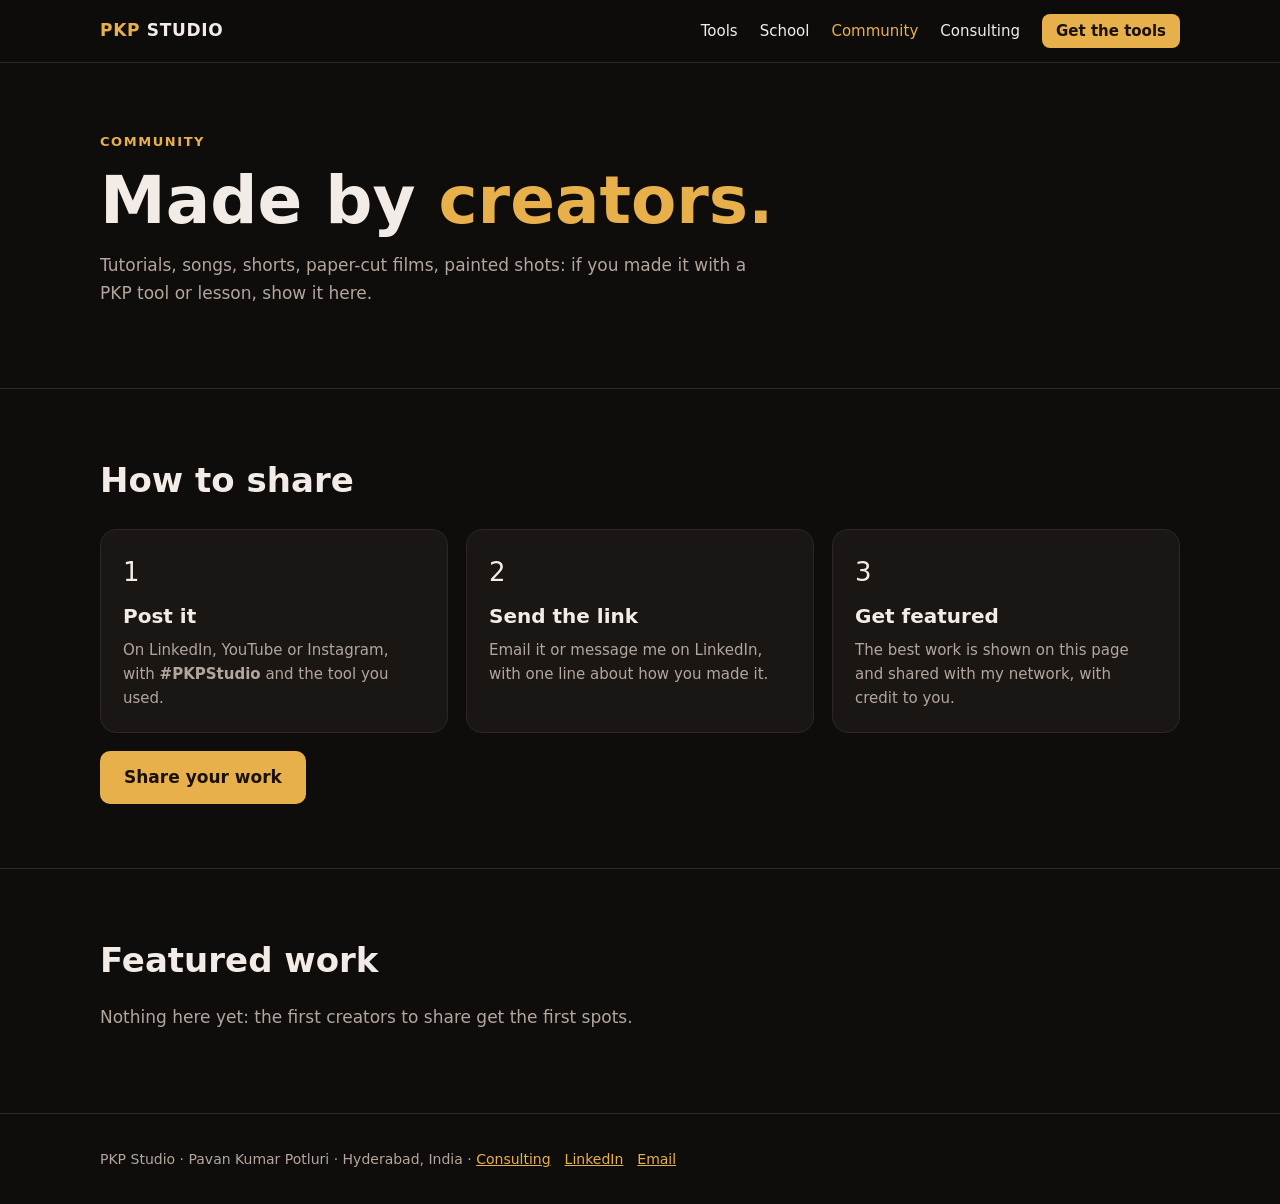
==== community/index.html @ 51194c3a "PKP Studio site: home, tools, school, community, consulting" ====
<!doctype html><html lang="en"><head><meta charset="utf-8"><meta name="viewport" content="width=device-width, initial-scale=1">
<title>PKP Studio Community | Made by creators</title>
<meta name="description" content="Share what you made with PKP Studio tools and lessons. The best work gets featured.">
<link rel="stylesheet" href="../site.css"></head><body>
<nav><div class="wrap"><a class="brand" href="../"><span>PKP</span> STUDIO</a>
<div class="links"><a href="../tools/">Tools</a><a href="../school/">School</a><a href="../community/" class="on">Community</a><a href="../consulting/">Consulting</a><a class="cta" href="../tools/">Get the tools</a></div></div></nav>
<section><div class="wrap">
  <span class="tag">Community</span>
  <h1>Made by <em>creators.</em></h1>
  <p class="sub">Tutorials, songs, shorts, paper-cut films, painted shots: if you made it with a PKP tool or lesson, show it here.</p>
</div></section>
<section><div class="wrap">
  <h2>How to share</h2>
  <div class="grid">
    <div class="card"><div class="icon">1</div><h3>Post it</h3><p>On LinkedIn, YouTube or Instagram, with <b>#PKPStudio</b> and the tool you used.</p></div>
    <div class="card"><div class="icon">2</div><h3>Send the link</h3><p>Email it or message me on LinkedIn, with one line about how you made it.</p></div>
    <div class="card"><div class="icon">3</div><h3>Get featured</h3><p>The best work is shown on this page and shared with my network, with credit to you.</p></div>
  </div>
  <a class="btn" href="mailto:pa1.potluri@gmail.com?subject=PKP%20Community%20-%20my%20work">Share your work</a>
</div></section>
<section><div class="wrap">
  <h2>Featured work</h2>
  <p class="sub">Nothing here yet: the first creators to share get the first spots.</p>
</div></section>
<footer><div class="wrap">PKP Studio · Pavan Kumar Potluri · Hyderabad, India · <a href="../consulting/">Consulting</a><a href="https://www.linkedin.com/in/pavanpotluri" target="_blank" rel="noopener">LinkedIn</a><a href="mailto:pa1.potluri@gmail.com">Email</a></div></footer>
</body></html>
---- site.css ----
/* PKP Studio site: shared look (dark, gold, a touch of red) */
:root{--bg:#0f0d0c;--card:#1a1614;--card2:#221d1a;--line:#2e2622;--text:#f3ece6;--muted:#b3a69c;--gold:#e8b04a;--red:#c8372d}
*{box-sizing:border-box}html{scroll-behavior:smooth}
body{margin:0;background:var(--bg);color:var(--text);font:17px/1.6 system-ui,Segoe UI,Roboto,sans-serif;overflow-x:hidden}
a{color:var(--gold)}.wrap{max-width:1120px;margin:0 auto;padding:0 20px}
nav{position:sticky;top:0;z-index:5;background:#0f0d0ce6;backdrop-filter:blur(6px);border-bottom:1px solid var(--line)}
nav .wrap{display:flex;justify-content:space-between;align-items:center;height:62px;gap:12px}
.brand{color:var(--text);text-decoration:none;font-weight:800;letter-spacing:.04em;white-space:nowrap}.brand span{color:var(--gold)}
nav .links a{color:var(--text);text-decoration:none;margin-left:22px;font-size:15px;white-space:nowrap}nav .links a.on{color:var(--gold)}
nav .links a.cta{color:#1a1209;background:var(--gold);padding:8px 14px;border-radius:8px;font-weight:800}
@media(max-width:760px){nav .links a:not(.cta){display:none}}
.tag{color:var(--gold);font-weight:700;letter-spacing:.12em;font-size:13px;text-transform:uppercase}
h1{font-size:clamp(38px,6vw,66px);line-height:1.05;margin:12px 0 14px}h1 em,h2 em{color:var(--gold);font-style:normal}
h2{font-size:clamp(26px,3.5vw,34px);margin:0 0 10px}.sub{color:var(--muted);max-width:680px}
.btn{display:inline-block;background:var(--gold);color:#1a1209;font-weight:800;padding:13px 24px;border-radius:10px;text-decoration:none;margin:18px 12px 0 0}
.btn.ghost{background:none;color:var(--text);border:1px solid var(--line)}
section{padding:64px 0;border-bottom:1px solid var(--line)}
.grid{display:grid;grid-template-columns:repeat(auto-fit,minmax(240px,1fr));gap:18px;margin-top:22px}
.card{background:var(--card);border:1px solid var(--line);border-radius:16px;padding:22px;text-decoration:none;color:var(--text);display:block}
a.card:hover{border-color:var(--gold)}.card h3{margin:6px 0;font-size:20px}.card p{margin:0;color:var(--muted);font-size:15px}
.icon{font-size:26px}.pill{display:inline-block;font-size:12px;font-weight:800;padding:2px 9px;border-radius:99px;background:var(--card2);color:var(--gold);margin-left:6px}
.pill.free{background:var(--red);color:#fff}
.tiles{display:grid;grid-template-columns:repeat(auto-fit,minmax(150px,1fr));gap:12px;margin-top:22px}
.tile{background:var(--card);border:1px solid var(--line);border-radius:14px;padding:16px;text-align:center;text-decoration:none;color:var(--text)}
a.tile:hover{border-color:var(--gold)}.tile b{display:block;margin-top:6px}.tile small{color:var(--muted)}
.hero{min-height:82vh;display:flex;align-items:center;padding:70px 0;background:linear-gradient(90deg,#0f0d0cf2 0,#0f0d0cd6 45%,#0f0d0c55 80%,#0f0d0c33 100%),linear-gradient(0deg,#0f0d0c 0,transparent 30%),url(img/hero.jpg) center/cover no-repeat}
.hero .wrap{width:100%}
@media(max-width:700px){.hero{background:linear-gradient(0deg,#0f0d0cf5 0,#0f0d0cd0 60%,#0f0d0c80 100%),url(img/hero.jpg) 70% center/cover}.btn{display:block;text-align:center;margin:12px 0 0}}
.split{display:grid;grid-template-columns:1fr 1fr;gap:30px;align-items:center}@media(max-width:820px){.split{grid-template-columns:1fr}}
.list{list-style:none;padding:0;margin:14px 0 0}.list li{padding:10px 0;border-bottom:1px solid var(--line);display:flex;justify-content:space-between;gap:12px}
.list li span{color:var(--muted);font-size:15px}.list li b.price{color:var(--gold);white-space:nowrap}
footer{padding:34px 0;color:var(--muted);font-size:14px}footer a{margin-right:14px}
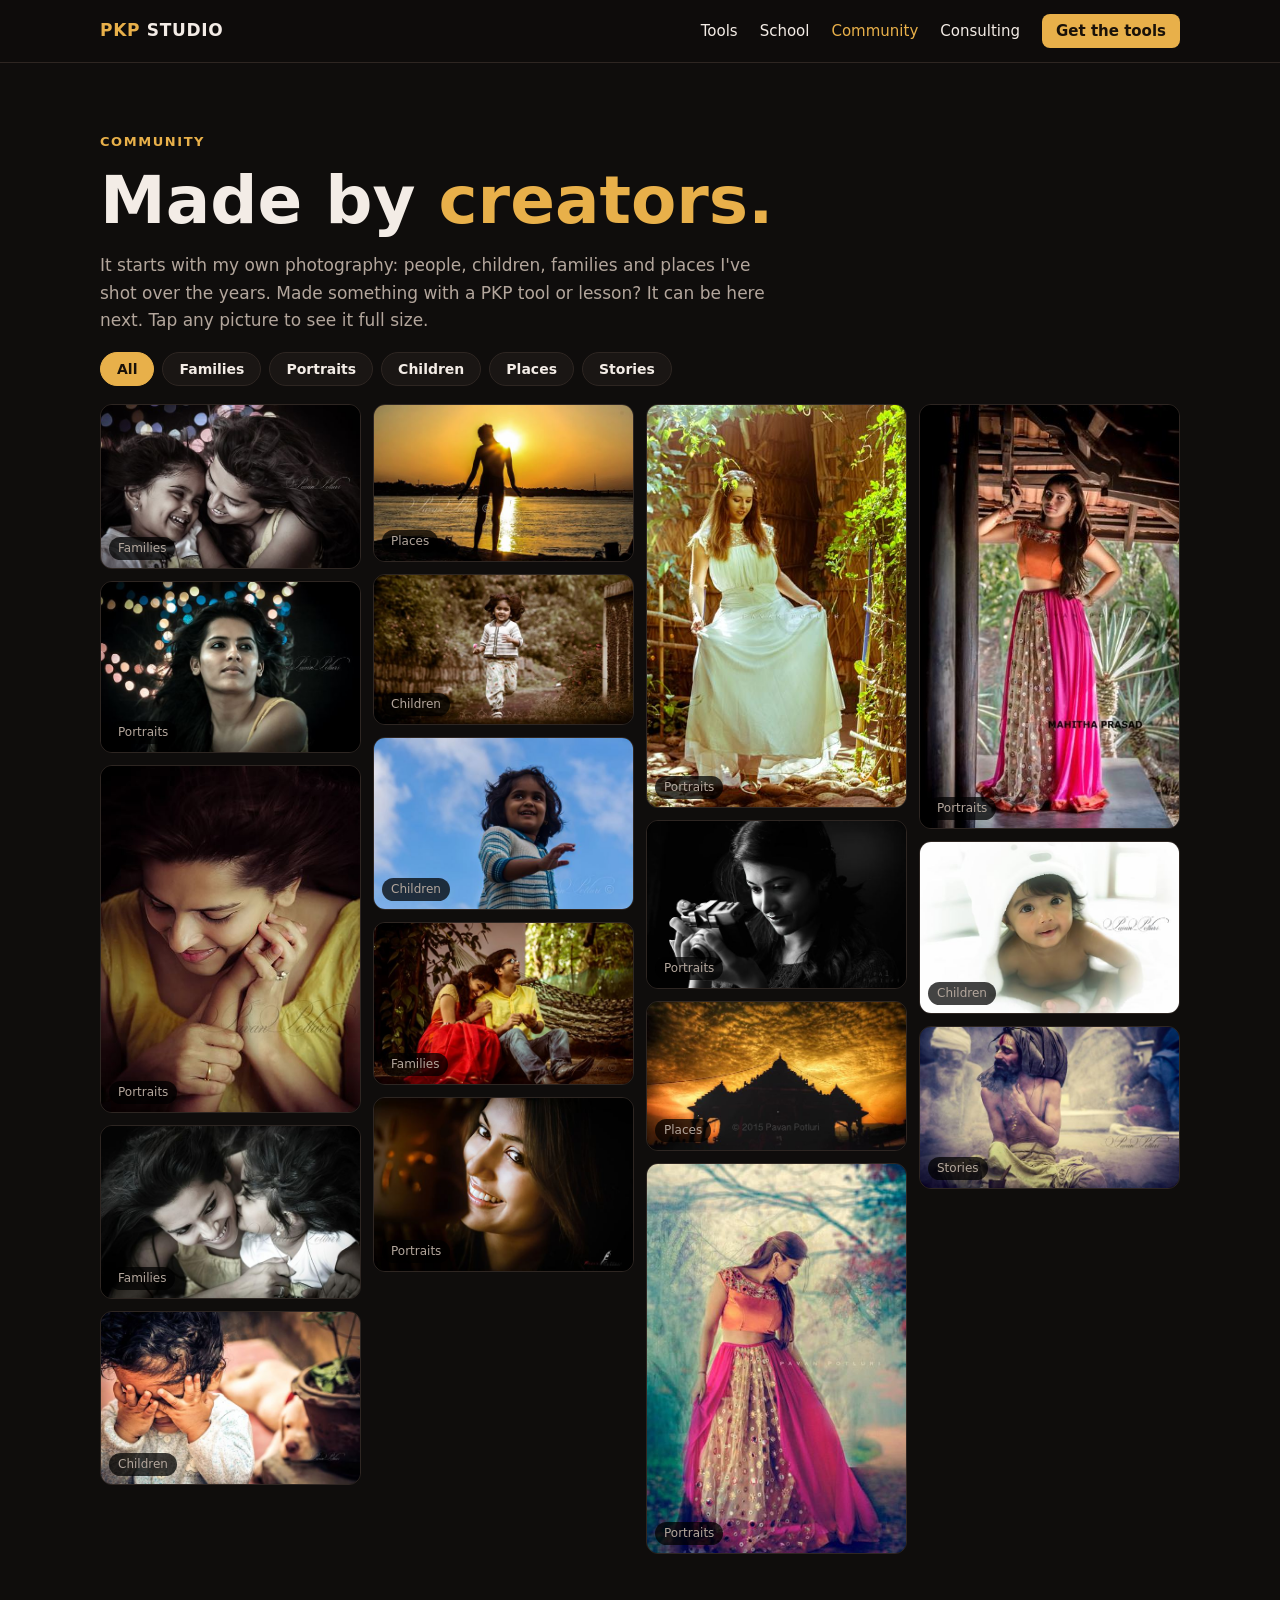
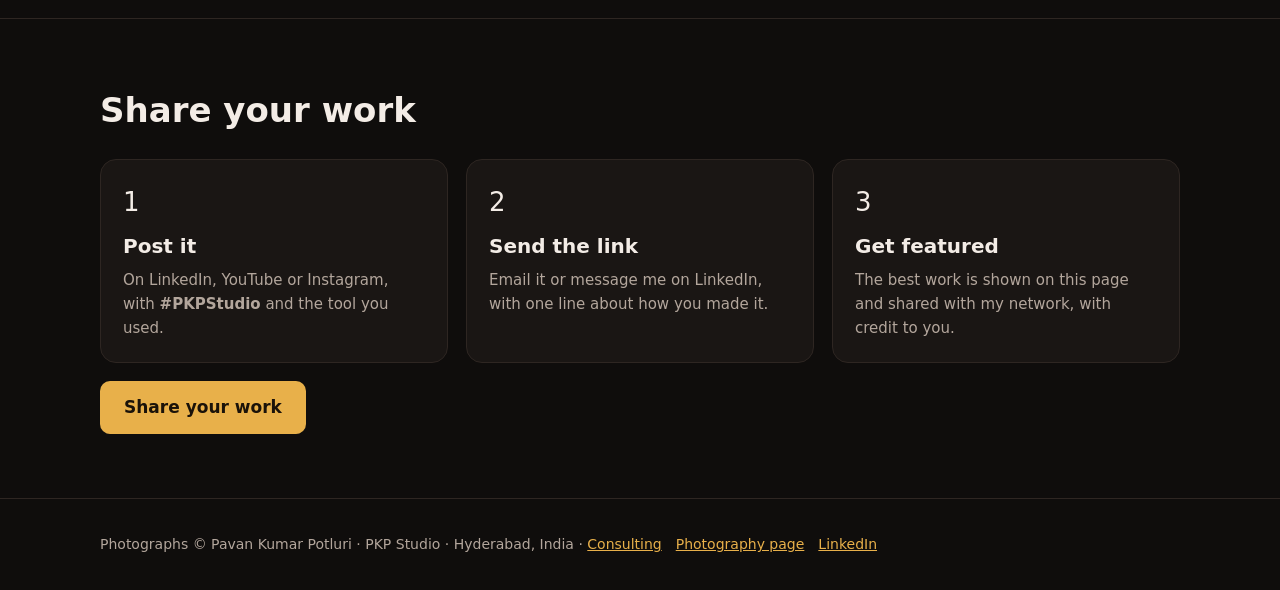
==== commit cf51a3c9: "Interactive School, Community and Consulting pages" ====
--- a/community/index.html
+++ b/community/index.html
@@ -1,16 +1,35 @@
 <!doctype html><html lang="en"><head><meta charset="utf-8"><meta name="viewport" content="width=device-width, initial-scale=1">
 <title>PKP Studio Community | Made by creators</title>
-<meta name="description" content="Share what you made with PKP Studio tools and lessons. The best work gets featured.">
-<link rel="stylesheet" href="../site.css"></head><body>
+<meta name="description" content="Photography by Pavan Kumar Potluri, and work by creators using PKP Studio tools and lessons.">
+<link rel="stylesheet" href="../site.css?v=2">
+<style>
+.chips{display:flex;flex-wrap:wrap;gap:8px;margin:18px 0}
+.chips button{font:700 14px system-ui,sans-serif;padding:8px 16px;border-radius:99px;border:1px solid var(--line);background:var(--card);color:var(--text);cursor:pointer}
+.chips button.on{background:var(--gold);color:#1a1209;border-color:var(--gold)}
+.masonry{columns:4 260px;column-gap:12px}
+.masonry a{display:block;margin:0 0 12px;break-inside:avoid;border-radius:12px;overflow:hidden;border:1px solid var(--line);position:relative}
+.masonry img{width:100%;display:block;transition:transform .4s}.masonry a:hover img{transform:scale(1.04)}
+.masonry a span{position:absolute;left:8px;bottom:8px;padding:2px 9px;border-radius:99px;background:#000b;color:var(--muted);font-size:12px}
+.lb{position:fixed;inset:0;z-index:50;background:#0a0908f2;display:none;align-items:center;justify-content:center}
+.lb.on{display:flex}.lb img{max-width:calc(100vw - 120px);max-height:calc(100vh - 80px);border-radius:8px;box-shadow:0 10px 40px #000}
+.lb button{position:absolute;border:0;background:#221d1a;color:var(--text);width:46px;height:46px;border-radius:50%;font-size:20px;cursor:pointer}
+.lb .x{top:12px;right:14px}.lb .p{left:14px;top:50%}.lb .n{right:14px;top:50%}
+.lb .c{position:absolute;bottom:12px;color:var(--muted);font-size:14px}
+@media(max-width:600px){.lb img{max-width:calc(100vw - 20px)}.lb .p,.lb .n{top:auto;bottom:40px}}
+</style></head><body>
 <nav><div class="wrap"><a class="brand" href="../"><span>PKP</span> STUDIO</a>
 <div class="links"><a href="../tools/">Tools</a><a href="../school/">School</a><a href="../community/" class="on">Community</a><a href="../consulting/">Consulting</a><a class="cta" href="../tools/">Get the tools</a></div></div></nav>
+
 <section><div class="wrap">
   <span class="tag">Community</span>
   <h1>Made by <em>creators.</em></h1>
-  <p class="sub">Tutorials, songs, shorts, paper-cut films, painted shots: if you made it with a PKP tool or lesson, show it here.</p>
+  <p class="sub">It starts with my own photography: people, children, families and places I've shot over the years. Made something with a PKP tool or lesson? It can be here next. Tap any picture to see it full size.</p>
+  <div class="chips" id="chips"></div>
+  <div class="masonry" id="grid"></div>
 </div></section>
+
 <section><div class="wrap">
-  <h2>How to share</h2>
+  <h2>Share your work</h2>
   <div class="grid">
     <div class="card"><div class="icon">1</div><h3>Post it</h3><p>On LinkedIn, YouTube or Instagram, with <b>#PKPStudio</b> and the tool you used.</p></div>
     <div class="card"><div class="icon">2</div><h3>Send the link</h3><p>Email it or message me on LinkedIn, with one line about how you made it.</p></div>
@@ -18,9 +37,31 @@
   </div>
   <a class="btn" href="mailto:pa1.potluri@gmail.com?subject=PKP%20Community%20-%20my%20work">Share your work</a>
 </div></section>
-<section><div class="wrap">
-  <h2>Featured work</h2>
-  <p class="sub">Nothing here yet: the first creators to share get the first spots.</p>
-</div></section>
-<footer><div class="wrap">PKP Studio · Pavan Kumar Potluri · Hyderabad, India · <a href="../consulting/">Consulting</a><a href="https://www.linkedin.com/in/pavanpotluri" target="_blank" rel="noopener">LinkedIn</a><a href="mailto:pa1.potluri@gmail.com">Email</a></div></footer>
+<footer><div class="wrap">Photographs © Pavan Kumar Potluri · PKP Studio · Hyderabad, India · <a href="../consulting/">Consulting</a><a href="https://www.facebook.com/pavanpotluriphotography/" target="_blank" rel="noopener">Photography page</a><a href="https://www.linkedin.com/in/pavanpotluri" target="_blank" rel="noopener">LinkedIn</a></div></footer>
+
+<div class="lb" id="lb"><button class="x" aria-label="Close">✕</button><button class="p" aria-label="Previous">‹</button><img alt=""><button class="n" aria-label="Next">›</button><div class="c"></div></div>
+<script>
+(async () => {
+  const list = await (await fetch('../img/community/list.json')).json();
+  const cats = ['All', ...new Set(list.map(x => x.cat))];
+  let shown = list, at = 0;
+  const grid = document.getElementById('grid'), chips = document.getElementById('chips'), lb = document.getElementById('lb'), big = lb.querySelector('img');
+  chips.innerHTML = cats.map((c, i) => `<button class="${i ? '' : 'on'}" data-c="${c}">${c}</button>`).join('');
+  const draw = () => {
+    grid.innerHTML = shown.map((x, i) => `<a href="../img/community/g${x.id}.jpg" data-i="${i}"><img loading="lazy" src="../img/community/g${x.id}_t.jpg" alt="${x.cat} photograph by Pavan Kumar Potluri"><span>${x.cat}</span></a>`).join('');
+    grid.querySelectorAll('a').forEach(a => a.onclick = e => { e.preventDefault(); open(+a.dataset.i); });
+  };
+  chips.querySelectorAll('button').forEach(b => b.onclick = () => {
+    chips.querySelectorAll('button').forEach(x => x.classList.toggle('on', x === b));
+    shown = b.dataset.c === 'All' ? list : list.filter(x => x.cat === b.dataset.c); draw();
+  });
+  const open = i => { at = (i + shown.length) % shown.length; big.src = `../img/community/g${shown[at].id}.jpg`; lb.querySelector('.c').textContent = `${shown[at].cat} · ${at + 1} / ${shown.length} · © Pavan Kumar Potluri`; lb.classList.add('on'); document.body.style.overflow = 'hidden'; };
+  const close = () => { lb.classList.remove('on'); document.body.style.overflow = ''; };
+  lb.querySelector('.x').onclick = close; lb.querySelector('.p').onclick = () => open(at - 1); lb.querySelector('.n').onclick = () => open(at + 1);
+  lb.onclick = e => { if (e.target === lb) close(); };
+  document.addEventListener('keydown', e => { if (!lb.classList.contains('on')) return; if (e.key === 'Escape') close(); if (e.key === 'ArrowLeft') open(at - 1); if (e.key === 'ArrowRight') open(at + 1); });
+  let sx = null; lb.addEventListener('touchstart', e => sx = e.touches[0].clientX); lb.addEventListener('touchend', e => { if (sx === null) return; const d = e.changedTouches[0].clientX - sx; if (Math.abs(d) > 50) open(at + (d < 0 ? 1 : -1)); sx = null; });
+  draw();
+})();
+</script>
 </body></html>
--- a/site.css
+++ b/site.css
@@ -30,3 +30,11 @@
 .list{list-style:none;padding:0;margin:14px 0 0}.list li{padding:10px 0;border-bottom:1px solid var(--line);display:flex;justify-content:space-between;gap:12px}
 .list li span{color:var(--muted);font-size:15px}.list li b.price{color:var(--gold);white-space:nowrap}
 footer{padding:34px 0;color:var(--muted);font-size:14px}footer a{margin-right:14px}
+.gallery{display:grid;grid-template-columns:1.2fr 1fr 1fr;grid-template-rows:240px 240px;gap:12px;margin-top:22px}
+.gallery a{display:block;border-radius:14px;overflow:hidden;border:1px solid var(--line)}.gallery a:first-child{grid-row:span 2}
+.gallery img{width:100%;height:100%;object-fit:cover;display:block;transition:transform .4s}.gallery a:hover img{transform:scale(1.04)}
+.gallery a:last-child{grid-column:span 2}
+@media(max-width:760px){.gallery{grid-template-columns:1fr;grid-template-rows:none}.gallery a,.gallery a:first-child,.gallery a:last-child{grid-row:auto;grid-column:auto;height:240px}}
+.cmp-grid{display:grid;grid-template-columns:.72fr 1fr;gap:14px;margin-top:22px;align-items:start}
+.cmp-col{display:grid;gap:14px}
+@media(max-width:760px){.cmp-grid{grid-template-columns:1fr}}
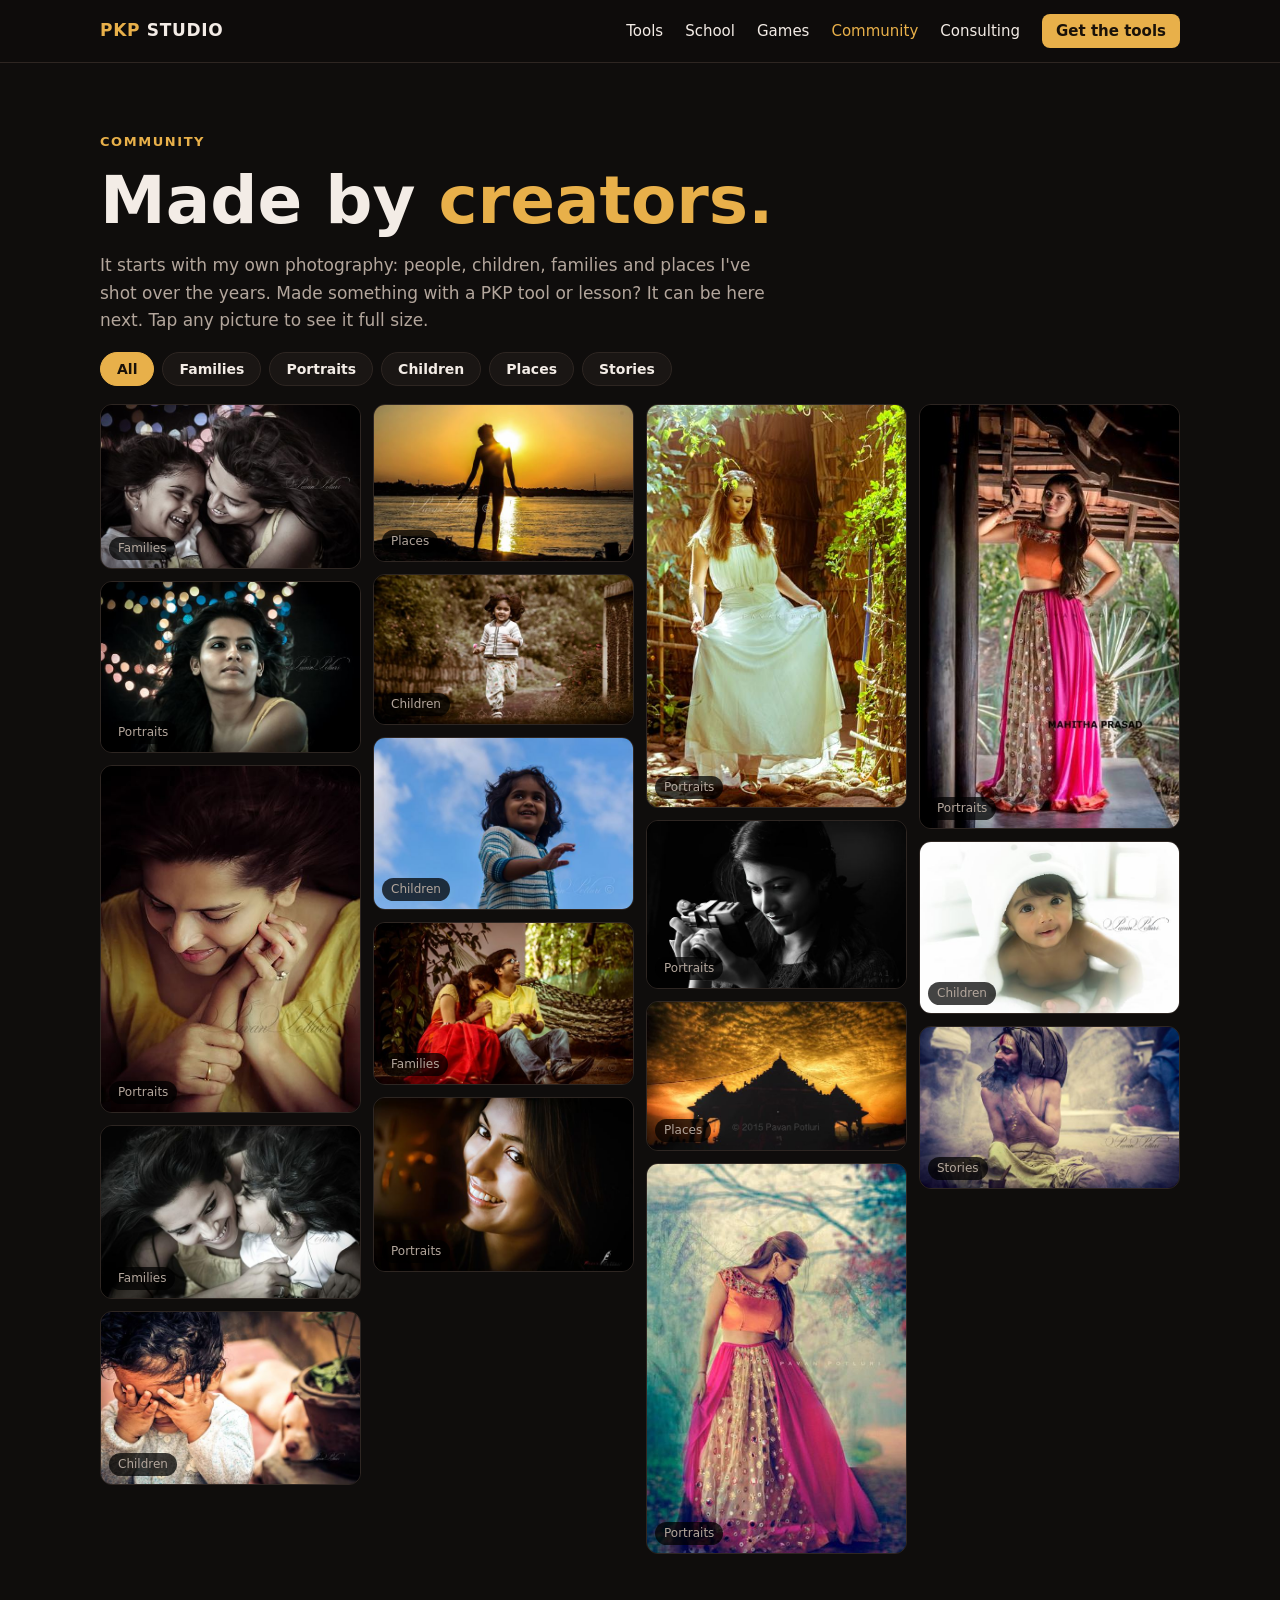
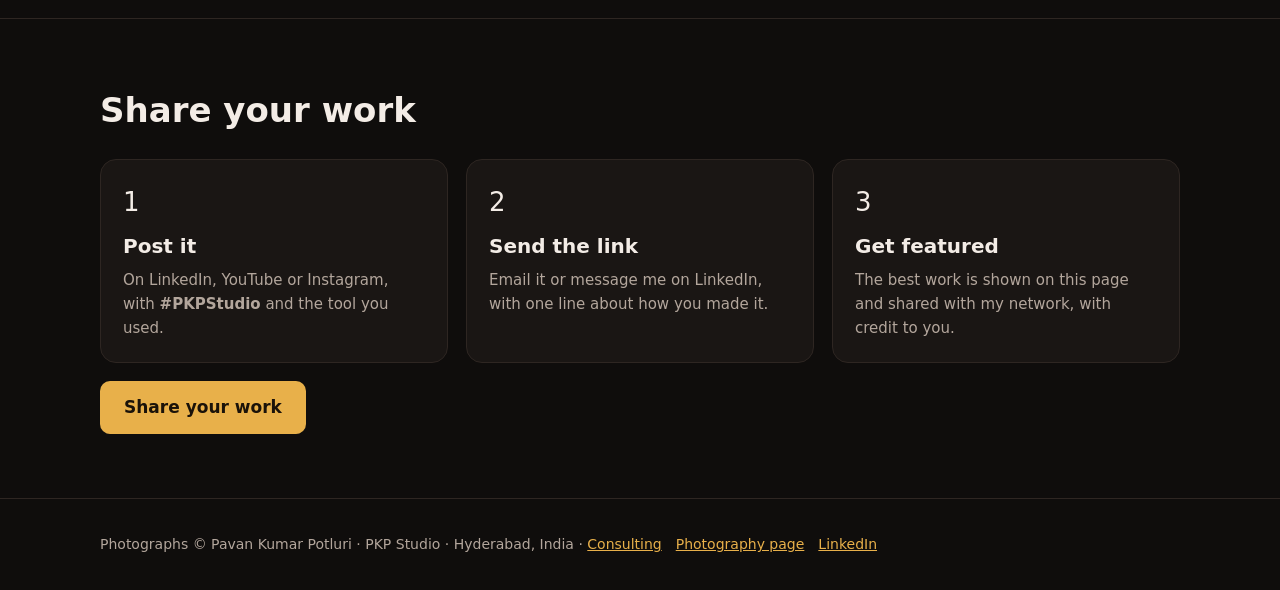
==== commit c47f6379: "Games page: SP Creek for players, partners and investors; Games in menus Co-Authored-By: Claude Opus" ====
--- a/community/index.html
+++ b/community/index.html
@@ -18,7 +18,7 @@
 @media(max-width:600px){.lb img{max-width:calc(100vw - 20px)}.lb .p,.lb .n{top:auto;bottom:40px}}
 </style></head><body>
 <nav><div class="wrap"><a class="brand" href="../"><span>PKP</span> STUDIO</a>
-<div class="links"><a href="../tools/">Tools</a><a href="../school/">School</a><a href="../community/" class="on">Community</a><a href="../consulting/">Consulting</a><a class="cta" href="../tools/">Get the tools</a></div></div></nav>
+<div class="links"><a href="../tools/">Tools</a><a href="../school/">School</a><a href="../games/">Games</a><a href="../community/" class="on">Community</a><a href="../consulting/">Consulting</a><a class="cta" href="../tools/">Get the tools</a></div></div></nav>
 
 <section><div class="wrap">
   <span class="tag">Community</span>
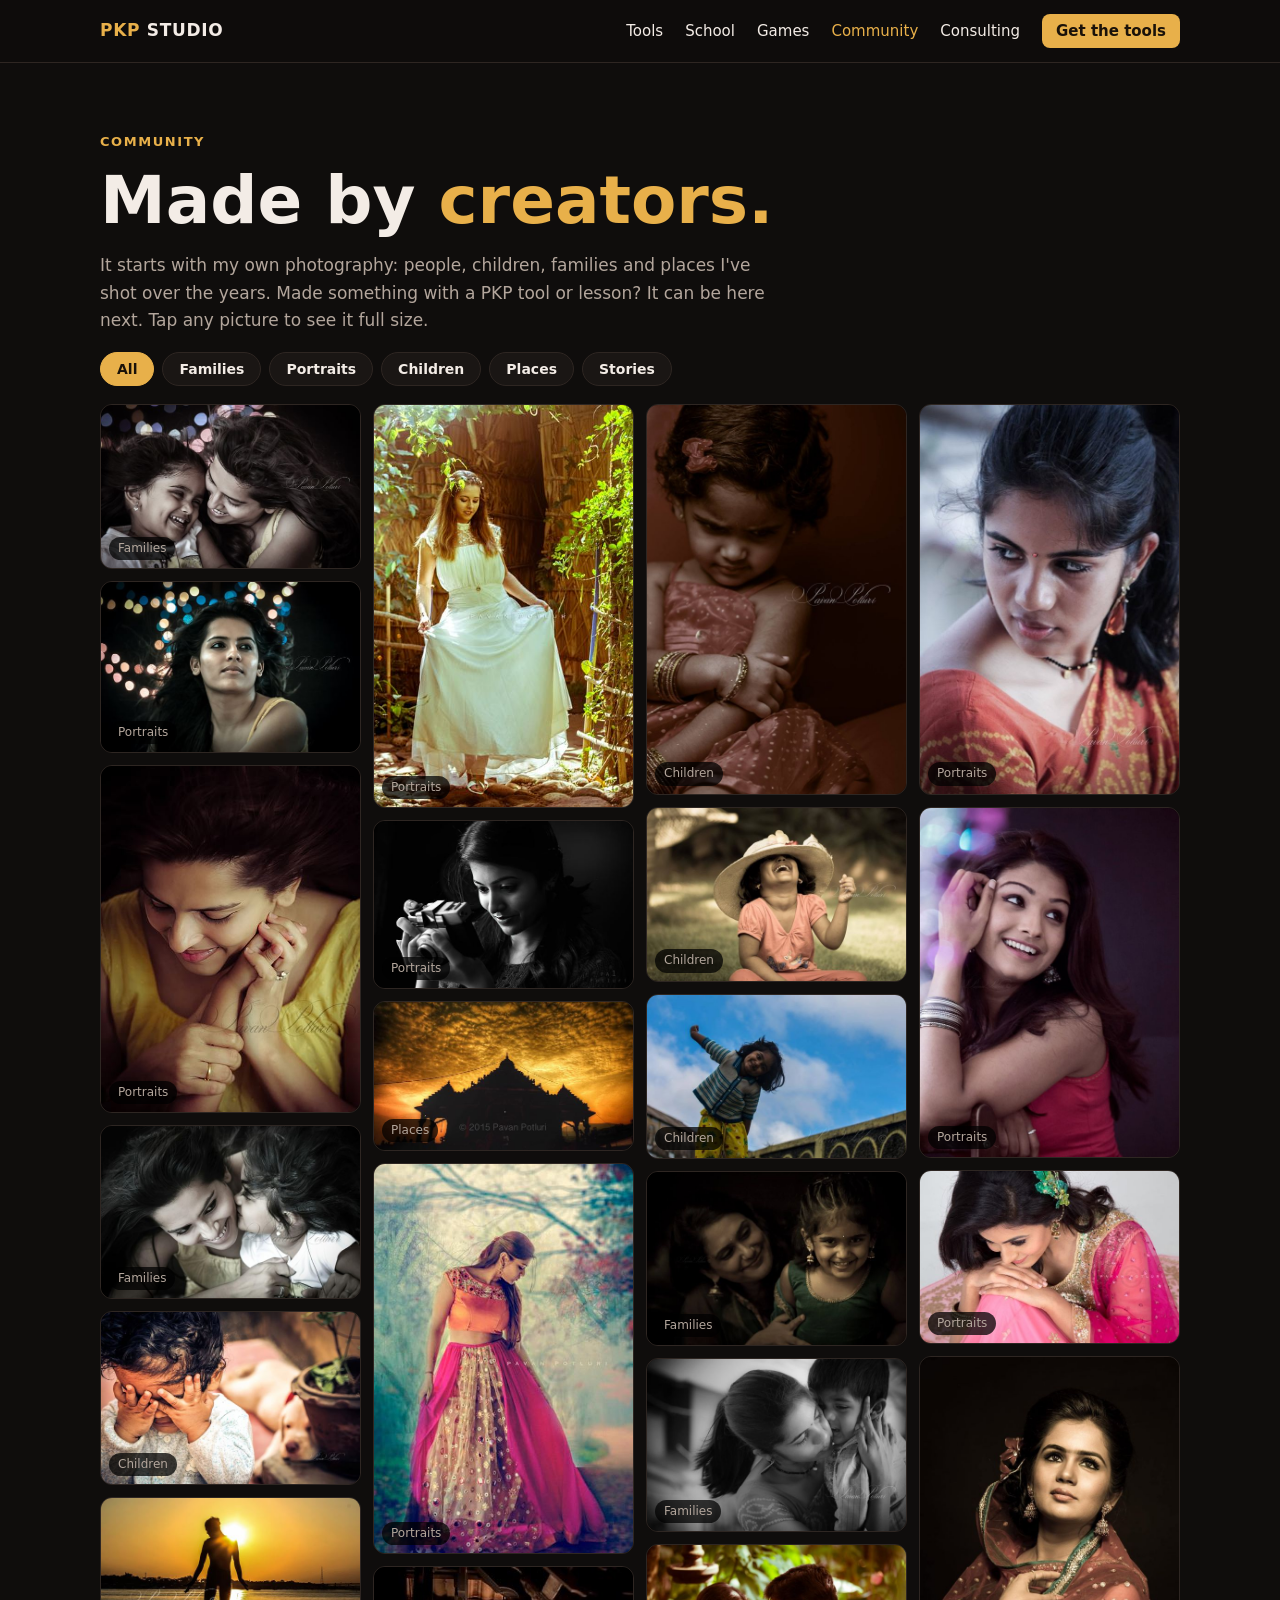
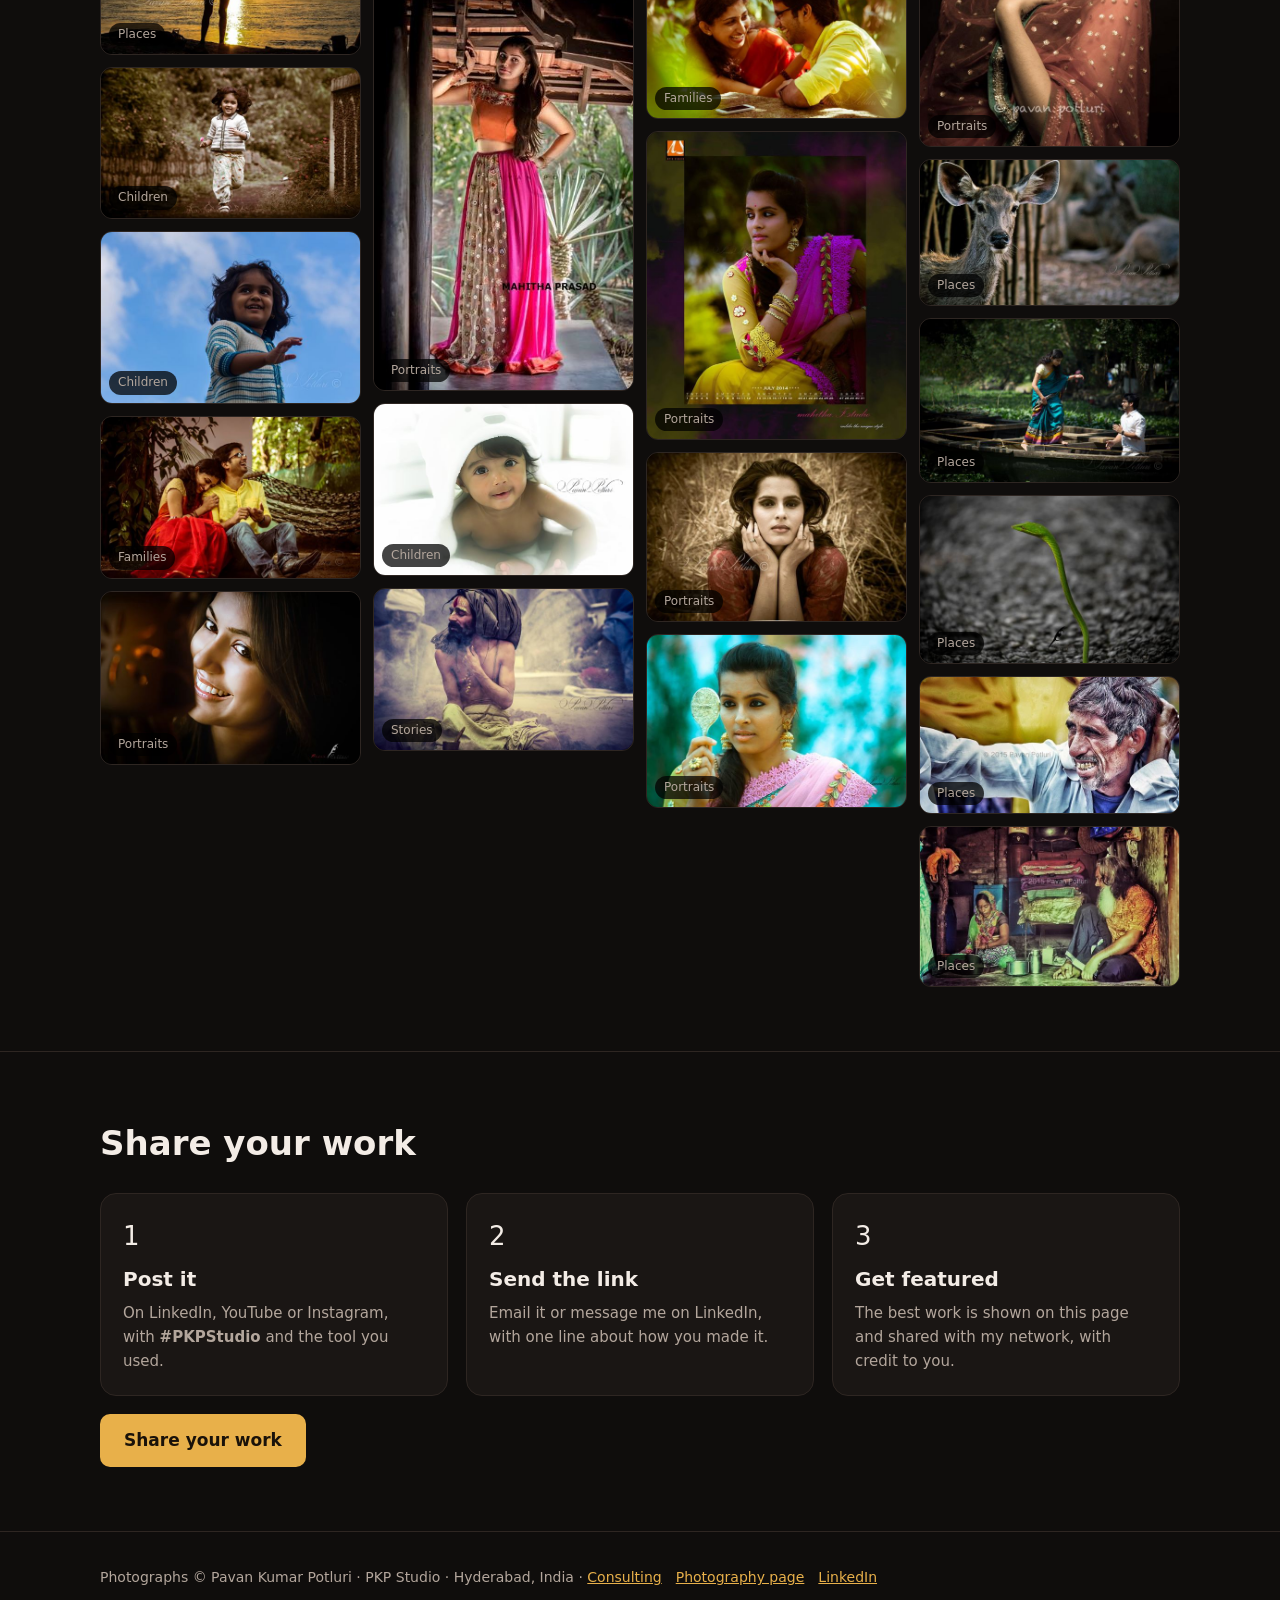
==== commit f03b11f7: "Community: 18 more photographs; preview tags on Tools, School, Community; Paper Cut Studio in Coming" ====
--- a/community/index.html
+++ b/community/index.html
@@ -1,5 +1,11 @@
 <!doctype html><html lang="en"><head><meta charset="utf-8"><meta name="viewport" content="width=device-width, initial-scale=1">
 <title>PKP Studio Community | Made by creators</title>
+<meta property="og:title" content="Photography by Pavan Kumar Potluri">
+<meta property="og:description" content="Portraits, children, families and places, plus work by creators using PKP Studio.">
+<meta property="og:image" content="https://pa1potluri.github.io/img/community/g122.jpg">
+<meta property="og:url" content="https://pa1potluri.github.io/community/">
+<meta property="og:type" content="website">
+<meta name="twitter:card" content="summary_large_image">
 <meta name="description" content="Photography by Pavan Kumar Potluri, and work by creators using PKP Studio tools and lessons.">
 <link rel="stylesheet" href="../site.css?v=2">
 <style>
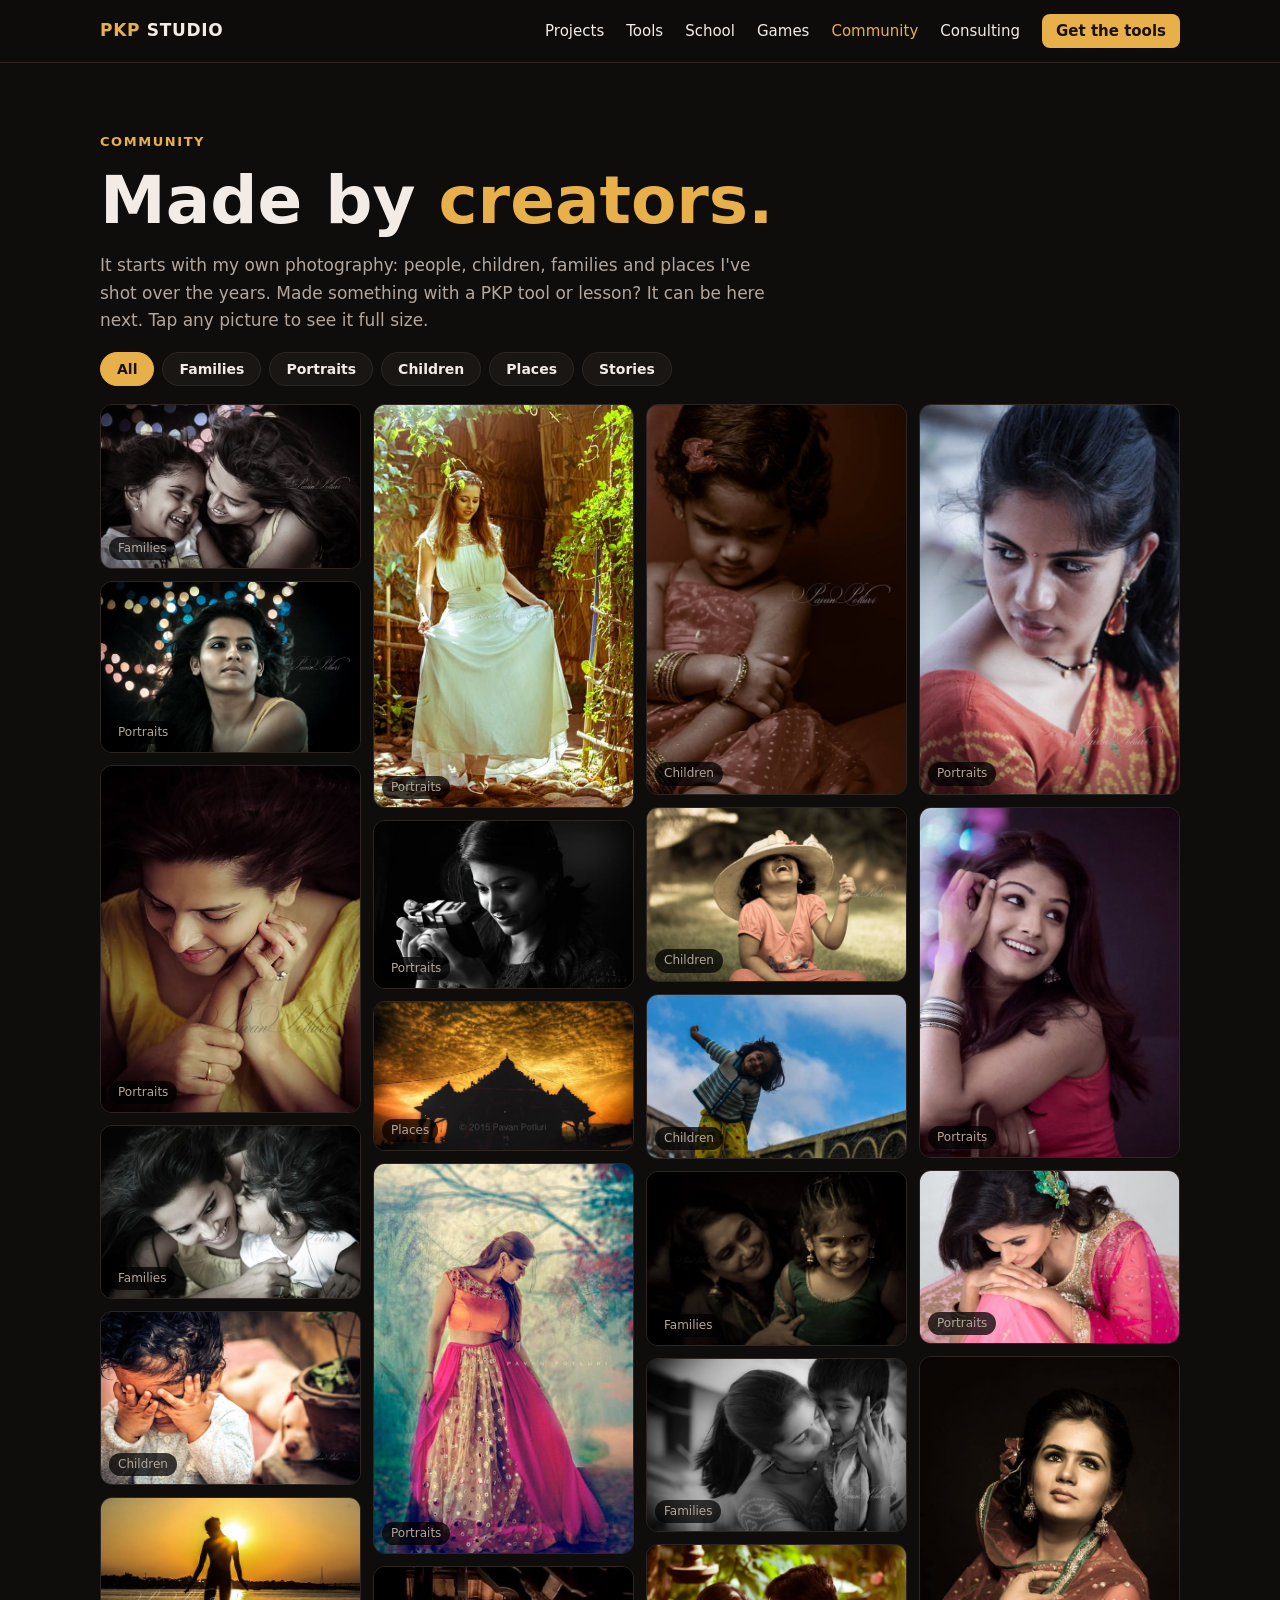
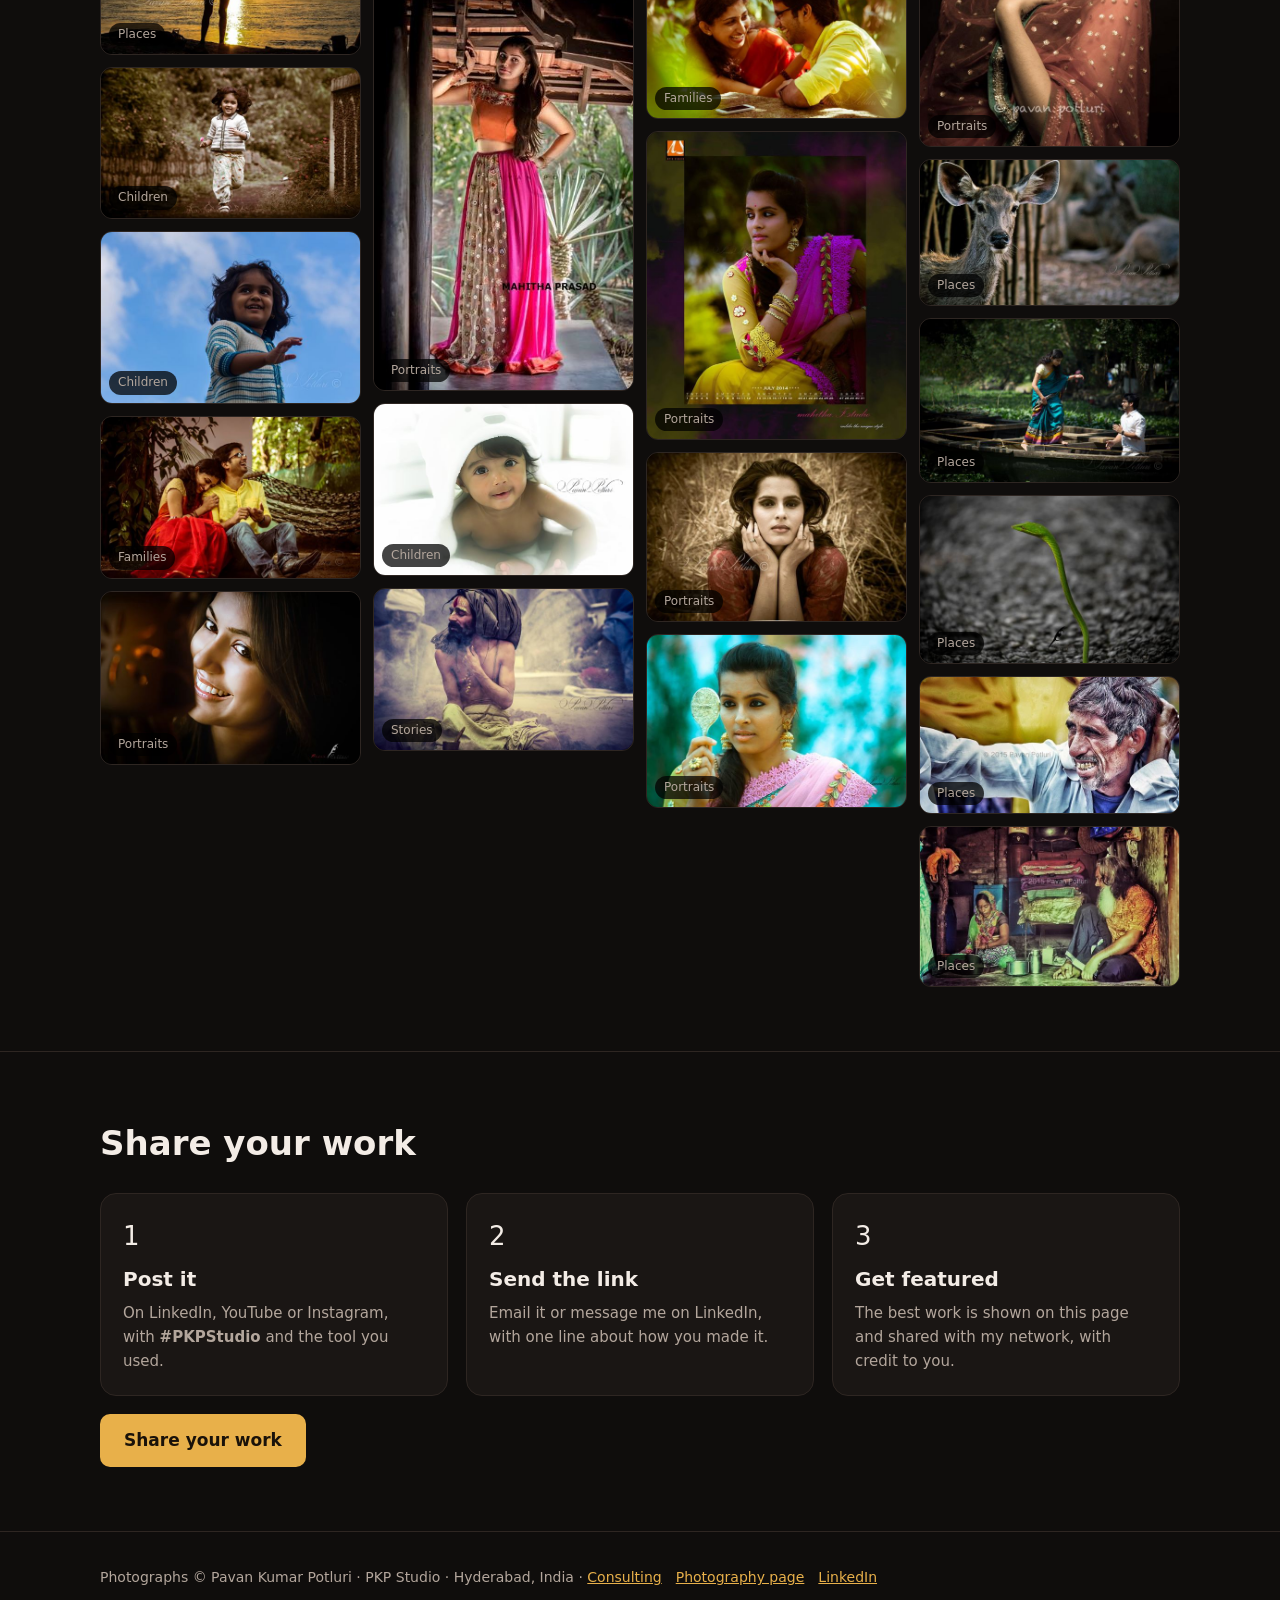
==== commit 99413ac6: "Add Projects page and link it from every page menu Five project cards (SP Creek, PKP School, PKP Stu" ====
--- a/community/index.html
+++ b/community/index.html
@@ -24,7 +24,7 @@
 @media(max-width:600px){.lb img{max-width:calc(100vw - 20px)}.lb .p,.lb .n{top:auto;bottom:40px}}
 </style></head><body>
 <nav><div class="wrap"><a class="brand" href="../"><span>PKP</span> STUDIO</a>
-<div class="links"><a href="../tools/">Tools</a><a href="../school/">School</a><a href="../games/">Games</a><a href="../community/" class="on">Community</a><a href="../consulting/">Consulting</a><a class="cta" href="../tools/">Get the tools</a></div></div></nav>
+<div class="links"><a href="../projects/">Projects</a><a href="../tools/">Tools</a><a href="../school/">School</a><a href="../games/">Games</a><a href="../community/" class="on">Community</a><a href="../consulting/">Consulting</a><a class="cta" href="../tools/">Get the tools</a></div></div></nav>
 
 <section><div class="wrap">
   <span class="tag">Community</span>
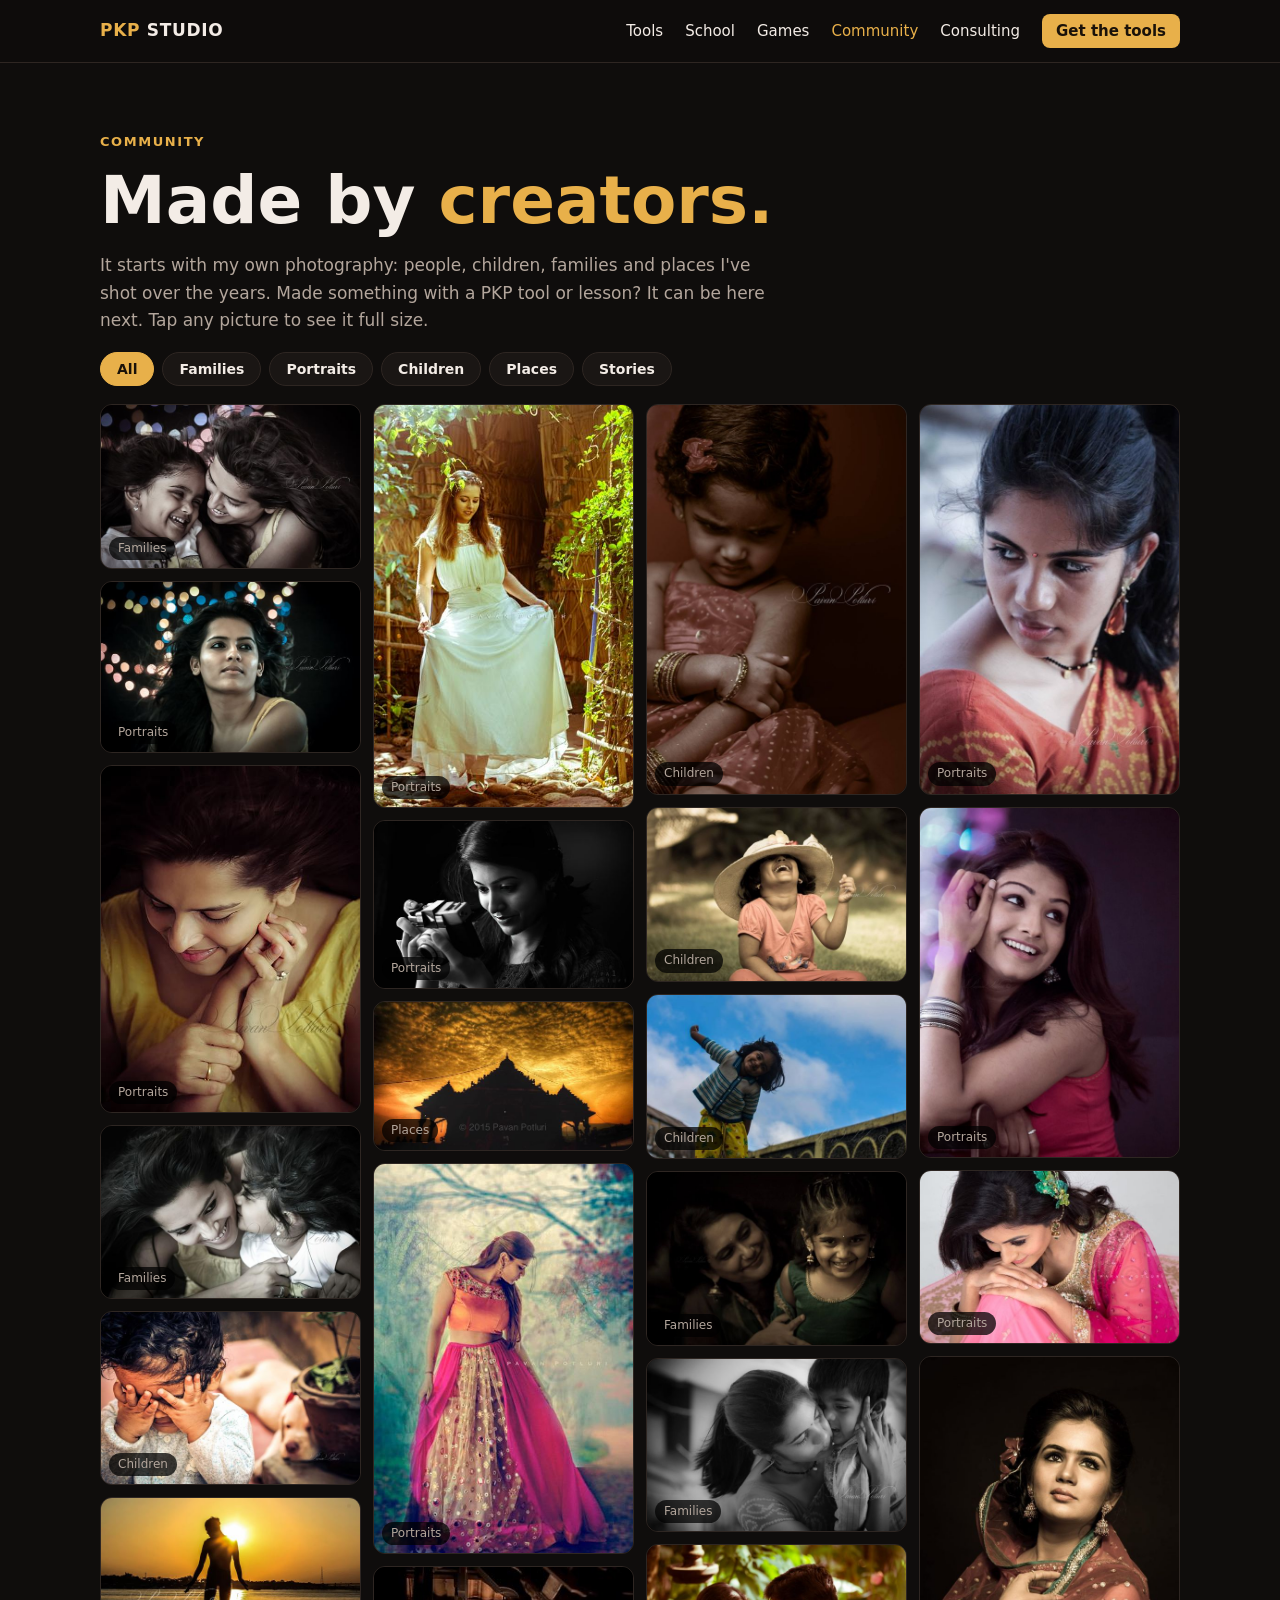
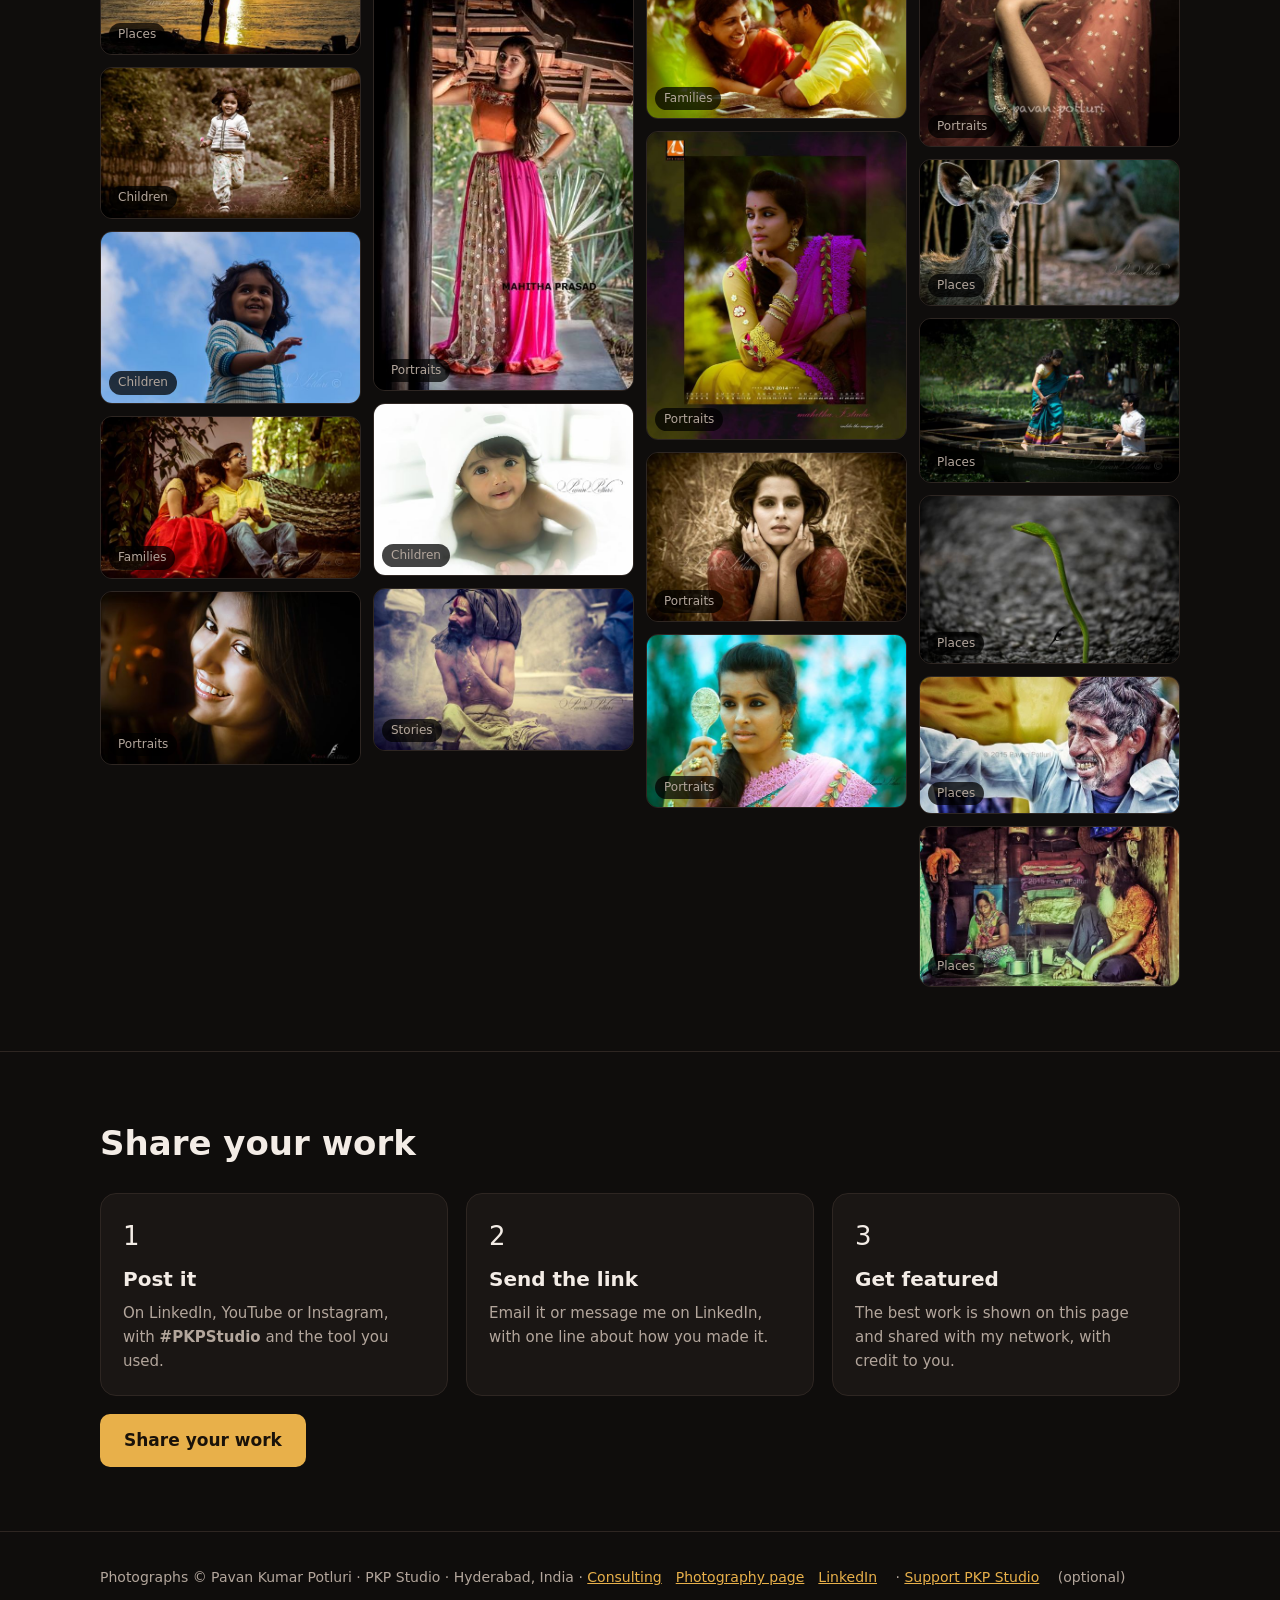
==== commit d267bb6a: "Make finished tools free and add video packages and The Last Outlaw" ====
--- a/community/index.html
+++ b/community/index.html
@@ -24,7 +24,7 @@
 @media(max-width:600px){.lb img{max-width:calc(100vw - 20px)}.lb .p,.lb .n{top:auto;bottom:40px}}
 </style></head><body>
 <nav><div class="wrap"><a class="brand" href="../"><span>PKP</span> STUDIO</a>
-<div class="links"><a href="../projects/">Projects</a><a href="../tools/">Tools</a><a href="../school/">School</a><a href="../games/">Games</a><a href="../community/" class="on">Community</a><a href="../consulting/">Consulting</a><a class="cta" href="../tools/">Get the tools</a></div></div></nav>
+<div class="links"><a href="../tools/">Tools</a><a href="../school/">School</a><a href="../games/">Games</a><a href="../community/" class="on">Community</a><a href="../consulting/">Consulting</a><a class="cta" href="../tools/">Get the tools</a></div></div></nav>
 
 <section><div class="wrap">
   <span class="tag">Community</span>
@@ -43,7 +43,7 @@
   </div>
   <a class="btn" href="mailto:pa1.potluri@gmail.com?subject=PKP%20Community%20-%20my%20work">Share your work</a>
 </div></section>
-<footer><div class="wrap">Photographs © Pavan Kumar Potluri · PKP Studio · Hyderabad, India · <a href="../consulting/">Consulting</a><a href="https://www.facebook.com/pavanpotluriphotography/" target="_blank" rel="noopener">Photography page</a><a href="https://www.linkedin.com/in/pavanpotluri" target="_blank" rel="noopener">LinkedIn</a></div></footer>
+<footer><div class="wrap">Photographs © Pavan Kumar Potluri · PKP Studio · Hyderabad, India · <a href="../consulting/">Consulting</a><a href="https://www.facebook.com/pavanpotluriphotography/" target="_blank" rel="noopener">Photography page</a><a href="https://www.linkedin.com/in/pavanpotluri" target="_blank" rel="noopener">LinkedIn</a> · <a href="upi://pay?pa=pa1.potluri@okaxis&amp;pn=Pavan%20Potluri&amp;cu=INR&amp;tn=Support%20PKP%20Studio">Support PKP Studio</a> (optional)</div></footer>
 
 <div class="lb" id="lb"><button class="x" aria-label="Close">✕</button><button class="p" aria-label="Previous">‹</button><img alt=""><button class="n" aria-label="Next">›</button><div class="c"></div></div>
 <script>
